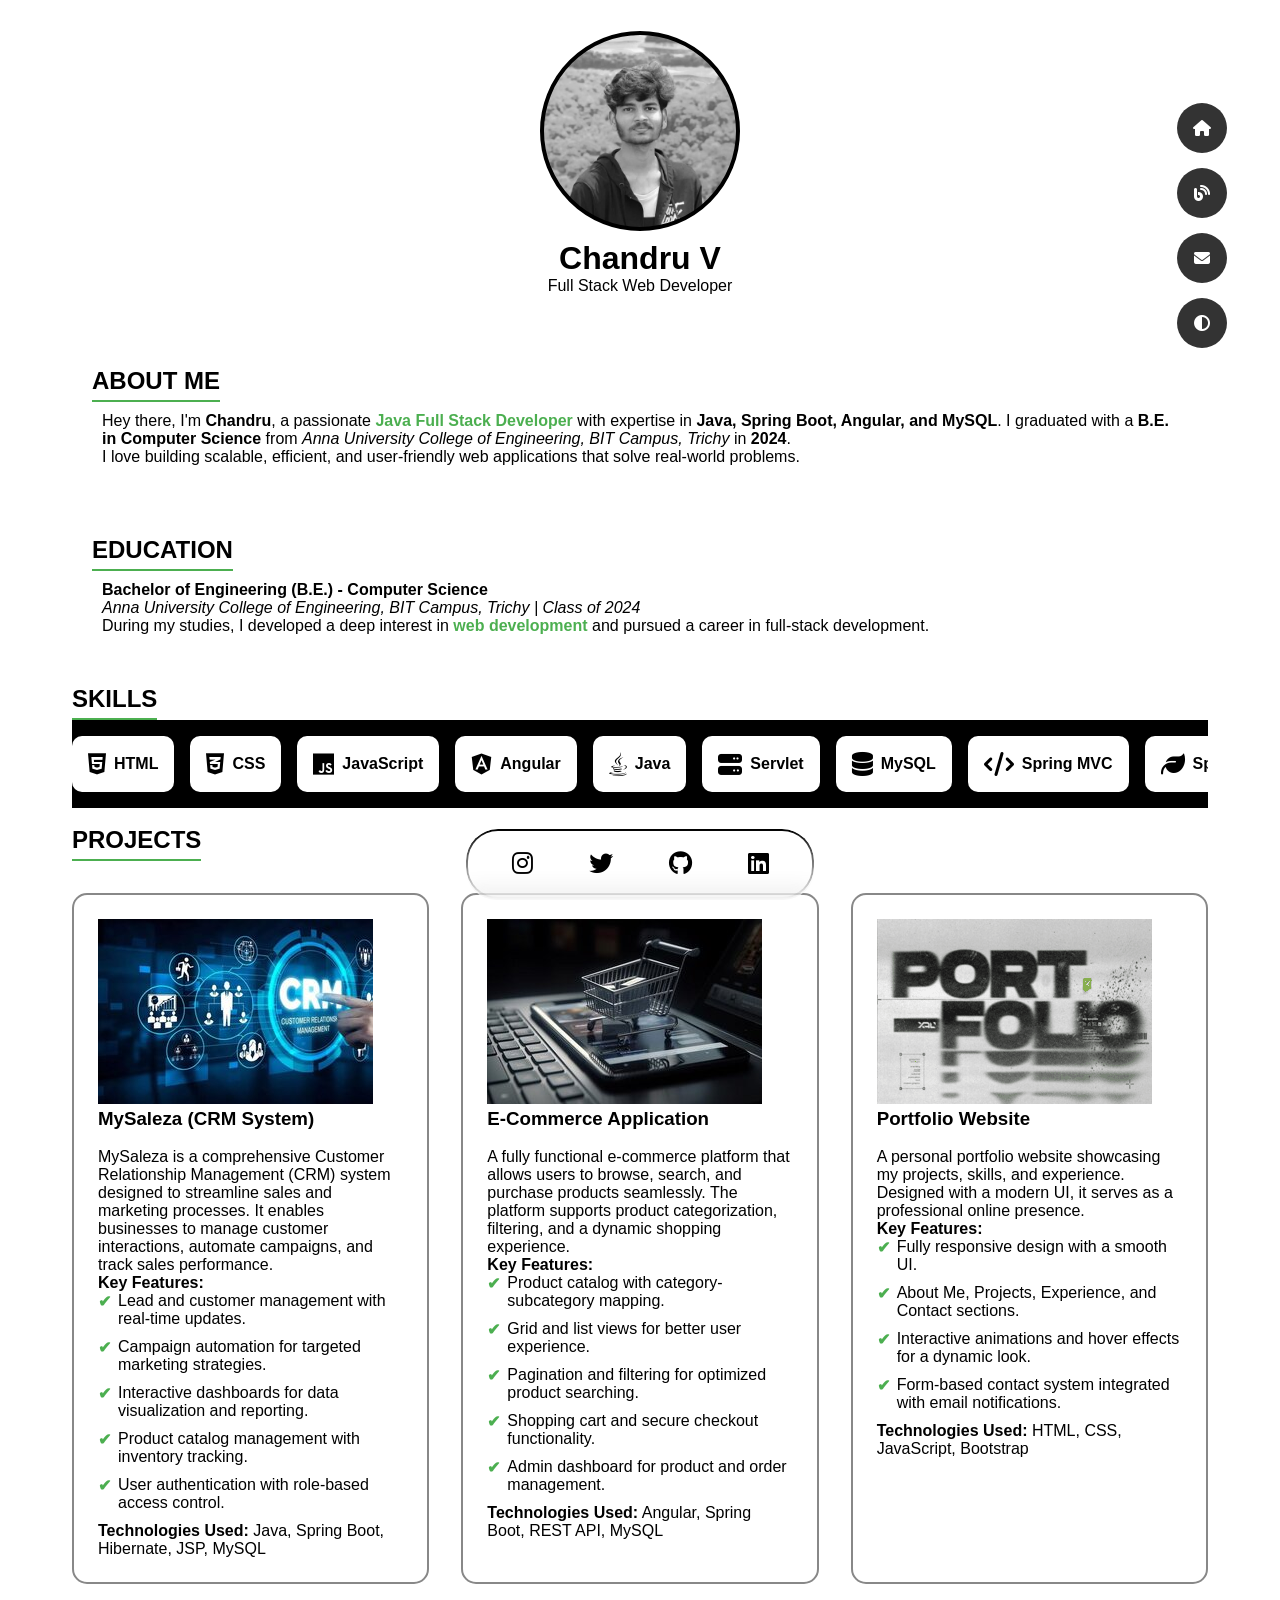
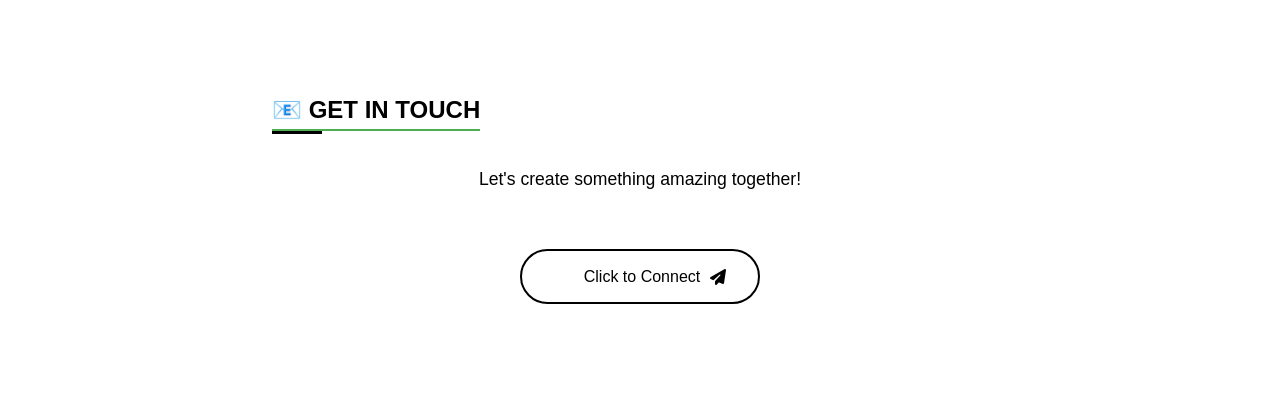
==== index.html @ 285d7829 "first commit" ====
<!DOCTYPE html>
<html lang="en">
<head>
    <meta charset="UTF-8">
    <meta name="viewport" content="width=device-width, initial-scale=1.0">
    <title>Modern Portfolio</title>
    <link rel="stylesheet" href="styles.css">
    <link rel="stylesheet" href="https://cdnjs.cloudflare.com/ajax/libs/font-awesome/5.15.3/css/all.min.css">
    <link rel="stylesheet" href="https://cdnjs.cloudflare.com/ajax/libs/font-awesome/6.4.2/css/all.min.css">

</head>
<body>
  
    

    <div class="container" id="home">
        <header class="header">
            <div class="profile-img"></div>
            <h1>Chandru V</h1>
            <p>Full Stack Web Developer</p>

            <div class="details">
                <!-- <button class="dropdown-toggle" onclick="toggleDropdown()">
                    <i class="fas fa-chevron-left"></i>
                </button> -->
                <div class="dropdown-content">
                   
                    <a href="#home" title="Home"><i class="fas fa-home"></i></a>
                    <a href="blog.html" title="Blog"><i class="fas fa-blog"></i></a>
                    <a href="#contact" title="Contact"><i class="fas fa-envelope"></i></a>
                    <a href="javascript:void(0);" title="Toggle Theme" onclick="toggleTheme()">
                        <i class="fas fa-adjust"></i> <!-- Default to Dark Mode Icon -->
                    </a>
                    
                </div>
            </div>
           
        </header>

        <section id="about" class="section">
            <h2>About Me</h2>
            <br>
            
            <div class="content">
                <p>Hey there, I'm <strong>Chandru</strong>, a passionate <span class="highlight">Java Full Stack Developer</span> with expertise in <strong>Java, Spring Boot, Angular, and MySQL</strong>.  
                I graduated with a <strong>B.E. in Computer Science</strong> from <em>Anna University College of Engineering, BIT Campus, Trichy</em> in <strong>2024</strong>.</p>
                <p>I love building scalable, efficient, and user-friendly web applications that solve real-world problems. </p>
            </div>
        </section>
        
      
        
        <section id="education" class="section">
            <h2>Education</h2>
            <br>
            <div class="content">
                <p><strong>Bachelor of Engineering (B.E.) - Computer Science</strong></p>
                <p><em>Anna University College of Engineering, BIT Campus, Trichy | Class of 2024</em></p>
                <p>During my studies, I developed a deep interest in <span class="highlight">web development</span> and pursued a career in full-stack development.</p>
            </div>
        </section>
        
        <section id="skills">
            <h2>Skills</h2>
            <!-- <div class="skills-marquee"> -->
                         <div class="skills-marquee">
                <div class="skills-track">
                    <div class="skill"><i class="fa-brands fa-html5"></i> HTML</div>
                    <div class="skill"><i class="fa-brands fa-css3-alt"></i> CSS</div>
                    <div class="skill"><i class="fa-brands fa-js"></i> JavaScript</div>
                    <div class="skill"><i class="fa-brands fa-angular"></i> Angular</div>
                    <div class="skill"><i class="fa-brands fa-java"></i> Java</div>
                    <div class="skill"><i class="fa-solid fa-server"></i> Servlet</div>
                    <div class="skill"><i class="fa-solid fa-database"></i> MySQL</div>
                    <div class="skill"><i class="fa-solid fa-code"></i> Spring MVC</div>
                    <div class="skill"><i class="fa-solid fa-leaf"></i> Spring Boot</div>
                    <div class="skill"><i class="fa-solid fa-database"></i> Hibernate</div>
                    
                    <!-- Duplicate items for seamless looping -->
                    <div class="skill"><i class="fa-brands fa-html5"></i> HTML</div>
                    <div class="skill"><i class="fa-brands fa-css3-alt"></i> CSS</div>
                    <div class="skill"><i class="fa-brands fa-js"></i> JavaScript</div>
                    <div class="skill"><i class="fa-brands fa-angular"></i> Angular</div>
                    <div class="skill"><i class="fa-brands fa-java"></i> Java</div>
                    <div class="skill"><i class="fa-solid fa-server"></i> Servlet</div>
                    <div class="skill"><i class="fa-solid fa-database"></i> MySQL</div>
                    <div class="skill"><i class="fa-solid fa-code"></i> Spring MVC</div>
                    <div class="skill"><i class="fa-solid fa-leaf"></i> Spring Boot</div>
                    <div class="skill"><i class="fa-solid fa-database"></i> Hibernate</div>
                </div>
            <!-- </div> -->
        </div>
   
            
        </section>

        <section id="projects">
            <br>
            <h2>Projects</h2>
            <div class="projects-grid">
                <div class="project-card">
                    <img src="img/mys.jpg" alt="MySaleza CRM System">
                    <h3>MySaleza (CRM System)</h3>
                    <br>
                    <p>MySaleza is a comprehensive Customer Relationship Management (CRM) system designed to streamline sales and marketing processes. It enables businesses to manage customer interactions, automate campaigns, and track sales performance.</p>
                    <p><strong>Key Features:</strong></p>
                    <ul>
                        <li>Lead and customer management with real-time updates.</li>
                        <li>Campaign automation for targeted marketing strategies.</li>
                        <li>Interactive dashboards for data visualization and reporting.</li>
                        <li>Product catalog management with inventory tracking.</li>
                        <li>User authentication with role-based access control.</li>
                    </ul>
                    <p><strong>Technologies Used:</strong> Java, Spring Boot, Hibernate, JSP, MySQL</p>
                </div>
                
                <div class="project-card">
                    <img src="img/ecom.jpg" alt="E-Commerce Application">
                    <h3>E-Commerce Application</h3>
                    <br>
                    <p>A fully functional e-commerce platform that allows users to browse, search, and purchase products seamlessly. The platform supports product categorization, filtering, and a dynamic shopping experience.</p>
                    <p><strong>Key Features:</strong></p>
                    <ul>
                        <li>Product catalog with category-subcategory mapping.</li>
                        <li>Grid and list views for better user experience.</li>
                        <li>Pagination and filtering for optimized product searching.</li>
                        <li>Shopping cart and secure checkout functionality.</li>
                        <li>Admin dashboard for product and order management.</li>
                    </ul>
                    <p><strong>Technologies Used:</strong> Angular, Spring Boot, REST API, MySQL</p>
                </div>
                
                <div class="project-card">
                    <img src="img/port.png" alt="Portfolio Website">
                    <h3>Portfolio Website</h3>
                    <br>
                    <p>A personal portfolio website showcasing my projects, skills, and experience. Designed with a modern UI, it serves as a professional online presence.</p>
                    <p><strong>Key Features:</strong></p>
                    <ul>
                        <li>Fully responsive design with a smooth UI.</li>
                        <li>About Me, Projects, Experience, and Contact sections.</li>
                        <li>Interactive animations and hover effects for a dynamic look.</li>
                        <li>Form-based contact system integrated with email notifications.</li>
                    </ul>
                    <p><strong>Technologies Used:</strong> HTML, CSS, JavaScript, Bootstrap</p>
                </div>
                
               
                <!-- Add more project cards -->
            </div>
        </section>
    </div>

    <div class="contact" id="contact">
        <h2>📧 Get in Touch</h2>
        <div class="content">
            <p>Let's create something amazing together!</p>
            <a href="mailto:cpkshmsa@gmail.com" class="contact-cta">
                <span class="email-bubble">cpkshmsa@gmail.com</span>
                Click to Connect
                <i class="fas fa-paper-plane"></i>
            </a>
        </div>
    </div>


    <footer>
        <div class="social-links">
            <a href="https://www.instagram.com/__chandru_23?igsh=OGdjNmJnemg5Ymhs"><i class="fab fa-instagram"></i></a>
            <a href="https://x.com/Rio_chan_23"><i class="fab fa-twitter"></i></a>
            <a href="https://github.com/chandru2301"><i class="fab fa-github"></i></a>
            <a href="https://www.linkedin.com/in/chandru-v-13a822353/"><i class="fab fa-linkedin"></i></a>
        </div>
    </footer>

    <script src="script.js"></script>
</body>
</html>
---- styles.css ----
:root {
    --primary-color: #000;
    --secondary-color: #fff;
    --accent: #888;
}

[data-theme="light"] {
    --primary-color: #fff;
    --secondary-color: #000;
}

* {
    margin: 0;
    padding: 0;
    box-sizing: border-box;
    transition: all 0.3s ease;
}

body {
    background-color: var(--primary-color);
    color: var(--secondary-color);
    font-family: 'Segoe UI', sans-serif;
}
.video-background {
    position: fixed;
    top: 0;
    left: 0;
    width: 100%;
    height: 100%;
    object-fit: cover;
    z-index: -1;
}

.container {
    max-width: 1200px;
    margin: 0 auto;
    padding: 2rem;
}

/* Header Section */
.header {
    text-align: center;
    padding: 13rem 0 2rem;
    position: relative;
}

.profile-img {
    width: 200px;
    height: 200px;
    border-radius: 60%;
    margin: 0 auto;
    background: url('/img/profile1.jpg') center/cover;
    border: 4px solid var(--secondary-color);
    position: absolute;
    left: 50%;
    transform: translateX(-50%);
    top: -1px;
}
html {
    scroll-behavior: smooth;
}
.details {
    position: fixed;
    top: 50%;
    right: 1rem;
    transform: translateY(-50%);
    z-index: 1000;
    opacity: 0.8;
    transition: opacity 0.3s ease;
}

.details:hover {
    opacity: 1;
}
/* Default styles */
.dropdown-toggle {
    background: var(--secondary-color);
    color: var(--primary-color);
    border: none;
    width: 50px;
    height: 50px;
    border-radius: 50%;
    cursor: pointer;
    box-shadow: 0 4px 15px rgba(0,0,0,0.2);
    transition: all 0.3s cubic-bezier(0.4, 0, 0.2, 1);
    display: flex;
    align-items: center;
    justify-content: center;
    position: fixed;
    bottom: 20px;
    right: 20px;
    z-index: 1000;
}

/* Dropdown menu (fixed) */
.dropdown-content {
    position: fixed;
    right: 20px;
    bottom: 80px;
    opacity: 1;
    visibility: visible;
    transform: translateY(0);
    transition: all 0.4s cubic-bezier(0.4, 0, 0.2, 1);
    background: rgba(255, 255, 255, 0.1);
    backdrop-filter: blur(10px);
    border-radius: 15px;
    padding: 10px;
    display: flex;
    flex-direction: column;
    gap: 15px;
    z-index: 999;
}

/* Style for dropdown links */
.dropdown-content a {
    width: 40px;
    height: 40px;
    border-radius: 50%;
    background: var(--secondary-color);
    color: var(--primary-color);
    display: flex;
    align-items: center;
    justify-content: center;
    text-decoration: none;
    transition: all 0.3s ease;
}

.dropdown-content a:hover {
    transform: translateX(-10px);
    background: var(--primary-color);
    color: var(--secondary-color);
}.dropdown-toggle i {
    transition: transform 0.3s ease-in-out;
}

/* Rotate arrow when active */
.dropdown-toggle.active i {
    transform: rotate(-180deg);
}

/* ===== RESPONSIVE DESIGN ===== */

/* For smaller screens (mobile) */
@media (max-width: 768px) {
    .dropdown-toggle {
        width: 40px;
        height: 40px;
        bottom: 15px;
        right: 15px;
    }

    .dropdown-content {
        right: 15px;
        bottom: 70px;
        padding: 8px;
        border-radius: 12px;
    }

    .dropdown-content a {
        width: 30px;
        height: 30px;
    }
}

/* For extra small screens */
@media (max-width: 480px) {
    .dropdown-toggle {
        width: 35px;
        height: 35px;
        bottom: 10px;
        right: 10px;
    }

    .dropdown-content {
        right: 10px;
        bottom: 60px;
        padding: 6px;
        border-radius: 10px;
    }

    .dropdown-content a {
        width: 25px;
        height: 25px;
    }
}

/* For larger screens (above 1200px, desktops) */
@media (min-width: 1200px) {
    .dropdown-toggle {
        width: 60px;
        height: 60px;
    }

    .dropdown-content {
        right: 25px;
        bottom: 90px;
        padding: 12px;
        border-radius: 18px;
    }

    .dropdown-content a {
        width: 50px;
        height: 50px;
    }
}

/* Sections */
.section {
color: var(--primary-color);
padding: 20px;
margin: 20px 0;
border-radius: 10px;
box-shadow: 0 4px 8px rgba(255, 255, 255, 0.1);
}

h2 {

color: var(--secondary-color);
font-size: 24px;
text-transform: uppercase;
border-bottom: 2px solid #4CAF50;
display: inline-block;
padding-bottom: 5px;
}

.content {
color: var(--secondary-color);
padding: 10px;
}

.highlight {
color: #4CAF50;
font-weight: bold;
}

ul {
list-style: none;
padding: 0;
}

ul li {
margin-bottom: 10px;
padding-left: 20px;
position: relative;
}

ul li::before {
content: "✔";
position: absolute;
left: 0;
color: #4CAF50;
font-weight: bold;
}

.skills-marquee {
    overflow: hidden;
    white-space: nowrap;
    position: relative;
    width: 100%;
    background: var(--secondary-color);
    padding: 1rem 0;
}

.skills-track {
    display: flex;
    gap: 1rem;
    animation: scroll 10s linear infinite;
    width: max-content;
}
/* Page fade effect */
.page-transition {
    opacity: 0;
    transform: translateY(10px);
    animation: fadeIn 0.5s ease-in-out forwards;
}

/* Fade-in animation */
@keyframes fadeIn {
    from {
        opacity: 0;
        transform: translateY(10px);
    }
    to {
        opacity: 1;
        transform: translateY(0);
    }
}

/* Fade-out effect when navigating */
.fade-out {
    animation: fadeOut 0.5s ease-in-out forwards;
}

@keyframes fadeOut {
    from {
        opacity: 1;
        transform: translateY(0);
    }
    to {
        opacity: 0;
        transform: translateY(10px);
    }
}


/* Individual Skill Items */
.skill {
    background: var(--primary-color);
    color: var(--secondary-color);
    padding: 1rem;
    border-radius: 10px;
    box-shadow: 0 5px 15px rgba(0, 0, 0, 0.1);
    text-align: center;
    font-weight: bold;
    display: flex;
    align-items: center;
    gap: 8px;
    font-size: 1rem;
}

/* Icon Styling */
.skill i {
    font-size: 24px;
}

/* Infinite Scrolling Animation */
@keyframes scroll {
    from {
        
        transform: translateX(0);
    }
    to {
        transform: translateX(-40%);
    }
}

.projects-grid {
    display: grid;
    grid-template-columns: repeat(auto-fit, minmax(300px, 1fr));
    gap: 2rem;
    margin-top: 2rem;
}

.project-card {
    background: var(--primary-color);
    color: var(--secondary-color);
    overflow: hidden;
    padding: 1.5rem;
    border-radius: 15px;
    box-shadow: 0 5px 15px rgba(255, 255, 255, 0.1);
    transition: transform 0.3s ease, box-shadow 0.3s ease;
    border: 2px solid var(--accent);
}

.project-image-container {
    width: 100%;
    height: auto;
    display: flex;
    justify-content: center;
    align-items: center;
    overflow: hidden;
}

.project-image-container img {
    width: 100%;
    height: auto;
    max-height: 300px;
    object-fit: contain; /* Ensures the entire image is visible */
    transition: transform 0.3s ease;
}

.project-image-container:hover img {
    transform: scale(1.05);
}

.project-card:hover {
    transform: translateY(-5px);
    box-shadow: 0 10px 25px rgba(255, 255, 255, 0.2);
}


/* Footer */
/* Your CSS */
footer {
    padding: 0.75rem 0;
    text-align: center;
    position: fixed;
    bottom: 0;
    left: 50%;
    transform: translateX(-50%) translateY(0);
    width: 100%;
    height: 8%;
    max-width: 350px;
    border-radius: 2rem;
    background: rgba(255, 255, 255, 0.05);
    backdrop-filter: blur(10px);
    border: 1px solid rgba(255, 255, 255, 0.1);
    z-index: 1000;
    transition: transform 0.3s ease;
    
    /* Center content */
    display: flex;
    align-items: center;
    justify-content: center;
}

footer.hidden {
    transform: translateX(-50%) translateY(100%);
}

.footer-trigger {
    position: fixed;
    bottom: 0;
    left: 0;
    width: 100%;
    height: 20px;
    z-index: 999;
}

footer::before {
    content: '';
    position: absolute;
    inset: 0;
    border-radius: 2rem;
    padding: 2px;
    background: linear-gradient(var(--secondary-color), transparent);
    -webkit-mask: 
        linear-gradient(#000 0 0) content-box, 
        linear-gradient(#000 0 0);
    mask: 
        linear-gradient(#000 0 0) content-box, 
        linear-gradient(#000 0 0);
    -webkit-mask-composite: xor;
    mask-composite: exclude;
    z-index: -1;
}
/* If you have icons inside the footer, this will help ensure they're centered */
footer .icons {
    display: flex;
    justify-content: center;
    align-items: center;
    gap: 1.5rem;  /* Space between icons */
}
.social-links {
    display: flex;
    justify-content: center;
    gap: 1.5rem;
    padding: 1rem;
}

.social-links a {
    color: var(--secondary-color);
    font-size: 1.5rem;
    padding: 1rem;
    border-radius: 50%;
    transition: all 0.3s cubic-bezier(0.4, 0, 0.2, 1);
    position: relative;
}

.social-links a:hover {
    transform: translateY(-3px);
    /* color: var(--primary-color); */
    background: rgba(255, 255, 255, 0.1);
}

.social-links a:active {
    transform: scale(1.2);
}

.social-links a::after {
    content: '';
    position: absolute;
    width: 100%;
    height: 100%;
    border: 2px solid var(--secondary-color);
    border-radius: 50%;
    top: 0;
    left: 0;
    opacity: 0;
    transition: all 0.3s ease;
}

.social-links a:active::after {
    opacity: 1;
    transform: scale(1.4);
}


.theme-toggle {
    position: fixed;
    top: 20px;
    right: 20px;
    cursor: pointer;
    background: none;
    border: none;
    color: var(--secondary-color);
    font-size: 1.5rem;
}

.contact {
    padding: 4rem 2rem;
    background: rgba(255, 255, 255, 0.05);
    border-radius: 20px;
    margin: 1rem auto;
    margin-bottom: 1rem auto;
    max-width: 800px;
    opacity: 0;
    transform: translateY(20px);
    animation: fadeInUp 0.6s forwards;
    animation-delay: 0.3s;
}

@keyframes fadeInUp {
    to {
        opacity: 1;
        transform: translateY(0);
    }
}

.contact h2 {
    font-size: 1.5rem;
    margin-bottom: 1.5rem;
    position: relative;
    display: inline-block;
}

.contact h2::after {
    content: '';
    position: absolute;
    bottom: -5px;
    left: 0;
    width: 50px;
    height: 3px;
    background: var(--secondary-color);
}

.contact .content {
    display: flex;
    flex-direction: column;
    align-items: center;
    gap: 2.5rem;
}

.contact p {
    font-size: 1.1rem;
    text-align: center;
    line-height: 1.6;
    max-width: 600px;
}

.contact-cta {
    position: relative;
    display: inline-flex;
    align-items: center;
    gap: 10px;
    padding: 1rem 2rem;
    background: transparent;
    border: 2px solid var(--secondary-color);
    border-radius: 50px;
    cursor: pointer;
    transition: all 0.3s ease;
    text-decoration: none;
    color: var(--secondary-color);
    margin-top: 1rem;
}

.contact-cta:hover {
    background: var(--secondary-color);
    color: var(--primary-color);
    transform: translateY(-3px);
    box-shadow: 0 5px 15px rgba(0,0,0,0.2);
}

.contact-cta::before {
    content: '👉';
    opacity: 0;
    transition: opacity 0.3s ease;
}

.contact-cta:hover::before {
    opacity: 1;
}

.email-bubble {
    display: none; /* Hidden until hover */
    position: absolute;
    background: var(--secondary-color);
    color: var(--primary-color);
    padding: 8px 15px;
    border-radius: 30px;
    font-size: 0.9rem;
    top: -40px;
    left: 50%;
    transform: translateX(-50%);
    white-space: nowrap;
}

.contact-cta:hover .email-bubble {
    display: block;
    animation: bubblePop 0.3s ease;
}

@keyframes bubblePop {
    0% { transform: translateX(-50%) scale(0); }
    80% { transform: translateX(-50%) scale(1.1); }
    100% { transform: translateX(-50%) scale(1); }
}
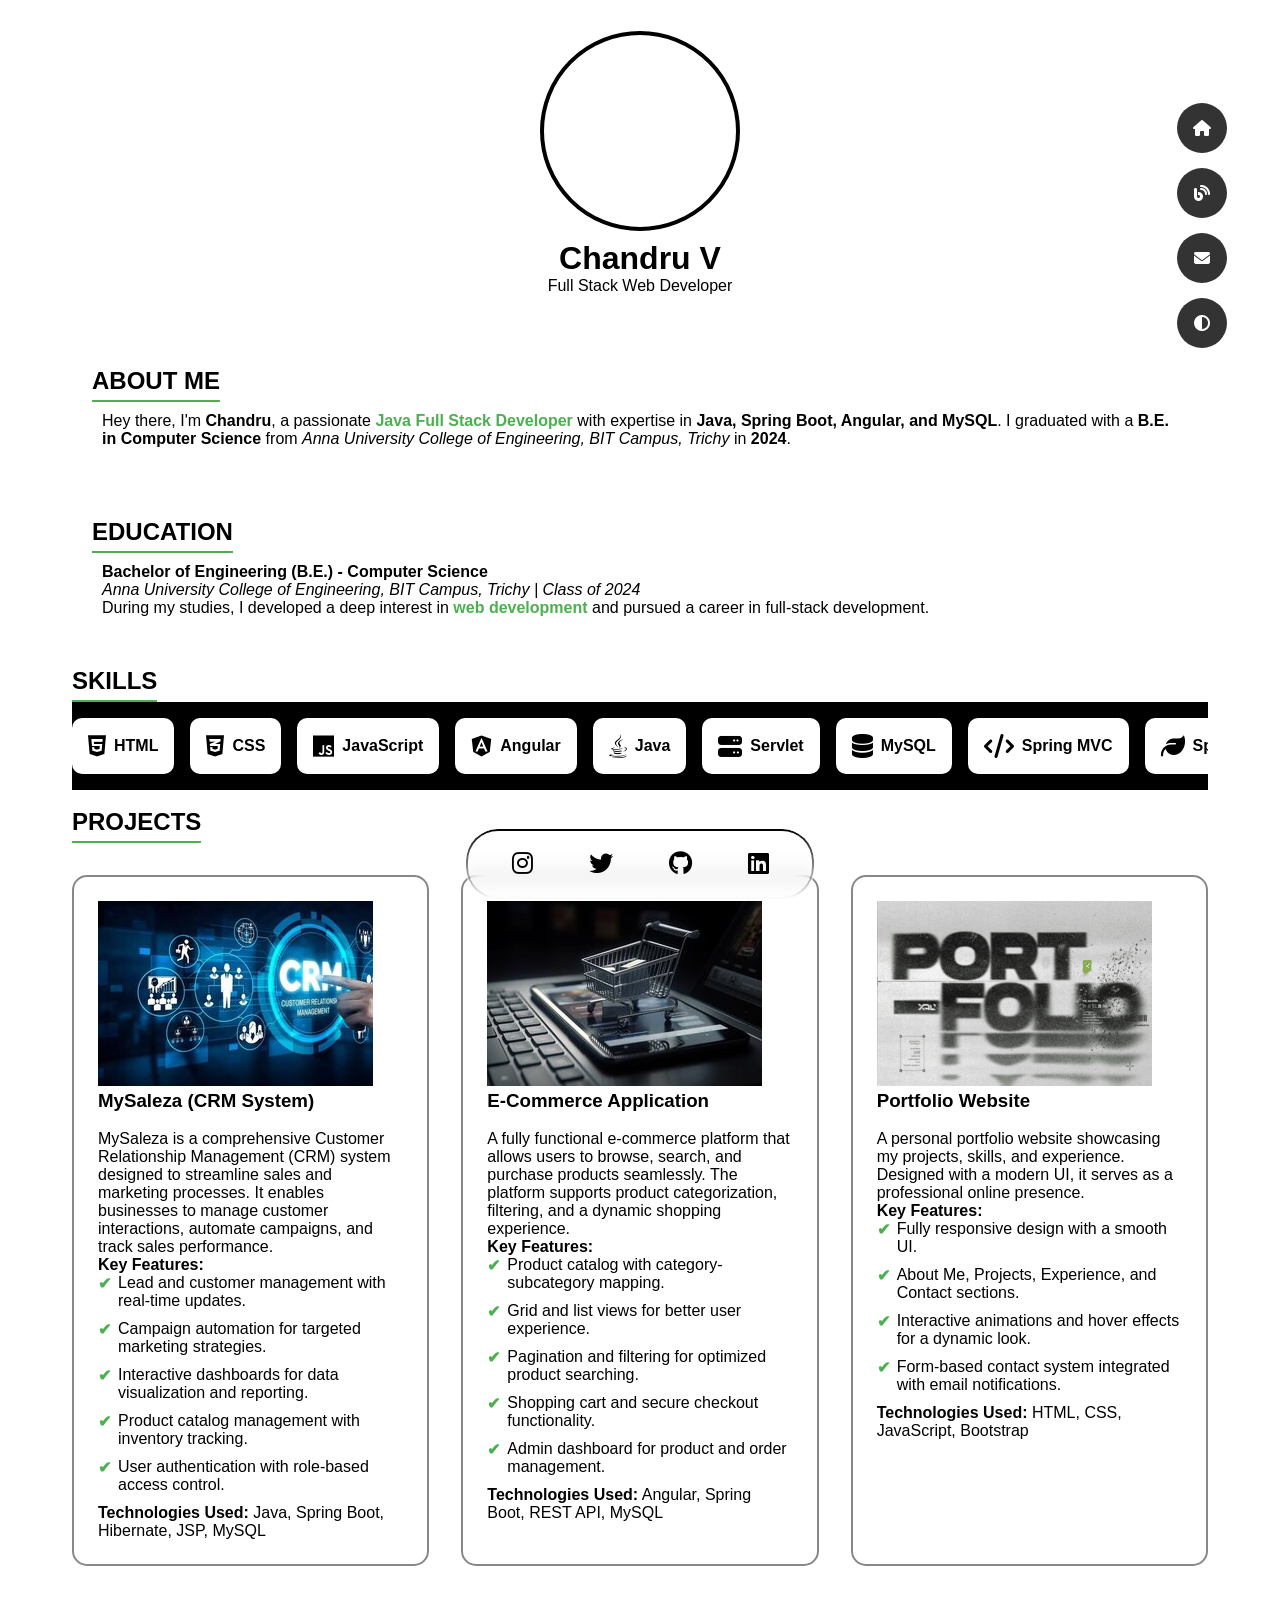
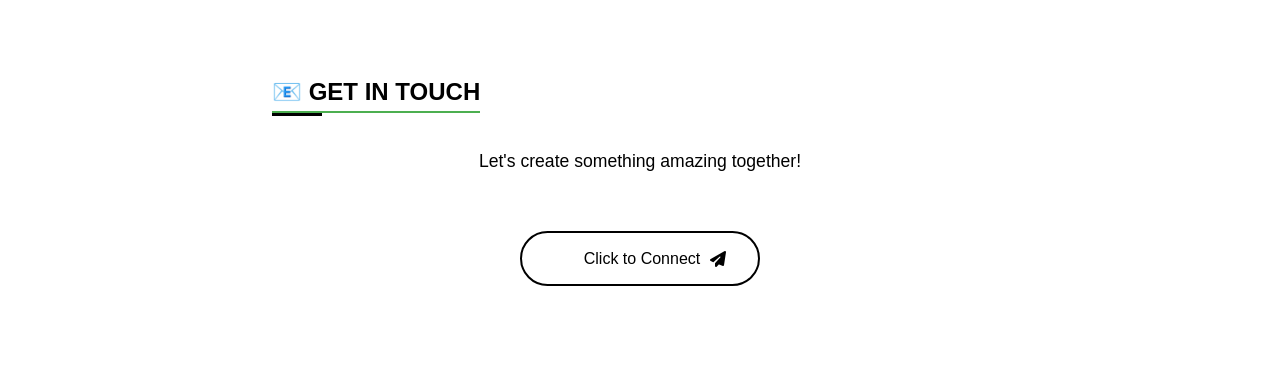
==== commit a893d0c9: "Update index.html" ====
--- a/index.html
+++ b/index.html
@@ -44,8 +44,7 @@
             <div class="content">
                 <p>Hey there, I'm <strong>Chandru</strong>, a passionate <span class="highlight">Java Full Stack Developer</span> with expertise in <strong>Java, Spring Boot, Angular, and MySQL</strong>.  
                 I graduated with a <strong>B.E. in Computer Science</strong> from <em>Anna University College of Engineering, BIT Campus, Trichy</em> in <strong>2024</strong>.</p>
-                <p>I love building scalable, efficient, and user-friendly web applications that solve real-world problems. </p>
-            </div>
+                  </div>
         </section>
         
       
--- a/styles.css
+++ b/styles.css
@@ -49,7 +49,7 @@
     height: 200px;
     border-radius: 60%;
     margin: 0 auto;
-    background: url('/img/profile1.jpg') center/cover;
+    background: url('/portfolio/profile1.jpg') center/cover;
     border: 4px solid var(--secondary-color);
     position: absolute;
     left: 50%;
